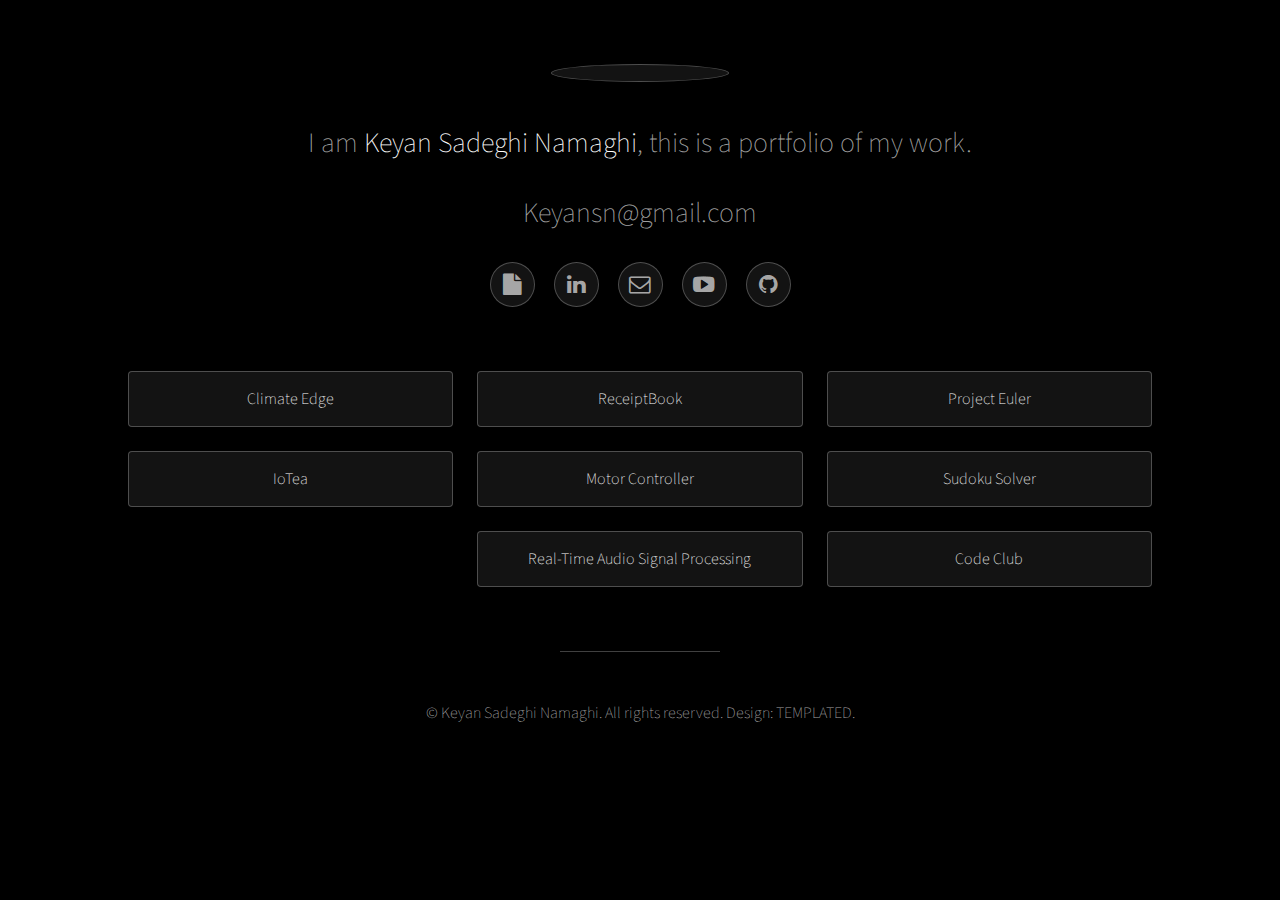
==== index.html @ 1284647d "Add files via upload" ====
<!DOCTYPE HTML>
<!--
	Visualize by TEMPLATED
	templated.co @templatedco
	Released for free under the Creative Commons Attribution 3.0 license (templated.co/license)
-->
<html>
	<head>
		<title>Visualize by TEMPLATED</title>
		<meta charset="utf-8" />
		<meta name="viewport" content="width=device-width, initial-scale=1" />
		<link rel="stylesheet" href="assets/css/main.css" />
	</head>
	<body>

		<!-- Wrapper -->
			<div id="wrapper">

				<!-- Header -->
					<header id="header">
						<a href="index.html"><span class="avatar"><img src="images/avatar.jpg" alt=""/></span></a>
						<h1>I am <strong>Keyan Sadeghi Namaghi</strong>, this is a portfolio of my work.</h1>
						<h1>Keyansn@gmail.com</h1>
						<ul class="icons">

							<li><a href="CV.pdf" class="icon style2 fa-file"><span class="label">CV</span></a></li>
							<li><a href="https://www.linkedin.com/in/keyan-sadeghi-namaghi-675705124/" class="icon style2 fa-linkedin"><span class="label">500px</span></a></li>
							<li><a href="mailto:keyansn@gmail.com" class="icon style2 fa-envelope-o"><span class="label">Email</span></a></li>
							<li><a href="https://www.youtube.com/channel/UCLkWDaFRedB4vWW6OsqdLeg" class="icon style2 fa-youtube-play"><span class="label">YT</span></a></li>
							<li><a href="https://github.com/Keyansn" class="icon style2 fa-github"><span class="label">YT</span></a></li>

						</ul>
					</header>

				<!-- Main -->
					<section id="main">

						<!-- Thumbnails -->
							<section class="thumbnails">
								<div>
									<a href="index01.html">
										<img src="images/thumbs/01.jpg" alt="" />
										<h3>Climate Edge</h3>
									</a>
									<a href="index02.html">
										<img src="images/thumbs/02.jpg" alt="" />
										<h3>IoTea</h3>
									</a>
								</div>
								<div>
									<a href="index03.html">
										<img src="images/thumbs/03.jpg" alt="" />
										<h3>ReceiptBook</h3>
									</a>
									<a href="project-detail-page4.html">
										<img src="images/thumbs/04.jpg" alt="" />
										<h3>Motor Controller</h3>
									</a>
									<a href="index05.html">
										<img src="images/thumbs/05.jpg" alt="" />
										<h3>Real-Time Audio Signal Processing</h3>
									</a>
								</div>
								<div>
									<a href="index08.html">
										<img src="images/thumbs/08.jpg" alt="" />
										<h3>Project Euler</h3>
									</a>
									<a href="project-detail-page6.html">
										<img src="images/thumbs/06.jpg" alt="" />
										<h3>Sudoku Solver</h3>
									</a>
									<a href="project-detail-page7.html">
										<img src="images/thumbs/07.jpg" alt="" />
										<h3>Code Club</h3>
									</a>

								</div>
							</section>

					</section>

				<!-- Footer -->
					<footer id="footer">
						<p>&copy; Keyan Sadeghi Namaghi. All rights reserved. Design: <a href="http://templated.co">TEMPLATED</a>.</p>
					</footer>

			</div>

		<!-- Scripts -->
			<script src="assets/js/jquery.min.js"></script>
			<script src="assets/js/jquery.poptrox.min.js"></script>
			<script src="assets/js/skel.min.js"></script>
			<script src="assets/js/main.js"></script>

	</body>
</html>
---- assets/css/main.css ----
@charset "UTF-8";
@import url(font-awesome.min.css);
@import url("http://fonts.googleapis.com/css?family=Source+Sans+Pro:200");

/*
	Visualize by TEMPLATED
	templated.co @templatedco
	Released for free under the Creative Commons Attribution 3.0 license (templated.co/license)
*/

/* Reset */

	html, body, div, span, applet, object, iframe, h1, h2, h3, h4, h5, h6, p, blockquote, pre, a, abbr, acronym, address, big, cite, code, del, dfn, em, img, ins, kbd, q, s, samp, small, strike, strong, sub, sup, tt, var, b, u, i, center, dl, dt, dd, ol, ul, li, fieldset, form, label, legend, table, caption, tbody, tfoot, thead, tr, th, td, article, aside, canvas, details, embed, figure, figcaption, footer, header, hgroup, menu, nav, output, ruby, section, summary, time, mark, audio, video {
		margin: 0;
		padding: 0;
		border: 0;
		font-size: 100%;
		font: inherit;
		vertical-align: baseline;
		text-decoration: none;
	}

	article, aside, details, figcaption, figure, footer, header, hgroup, menu, nav, section {
		display: block;
	}

	body {
		line-height: 1;
		text-decoration: none;
	}

	ol, ul {
		list-style: none;
	}

	blockquote, q {
		quotes: none;
	}

	blockquote:before, blockquote:after, q:before, q:after {
		content: '';
		content: none;
	}

	table {
		border-collapse: collapse;
		border-spacing: 0;
	}

	body {
		-webkit-text-size-adjust: none;
		text-decoration: none;
	}

/* Box Model */

	*, *:before, *:after {
		-moz-box-sizing: border-box;
		-webkit-box-sizing: border-box;
		box-sizing: border-box;
		text-decoration: none;
	}

	a {
	   text-decoration:none;
	}

/* Grid */

	.row {
		border-bottom: solid 1px transparent;
		-moz-box-sizing: border-box;
		-webkit-box-sizing: border-box;
		box-sizing: border-box;
	}

	.row > * {
		float: left;
		-moz-box-sizing: border-box;
		-webkit-box-sizing: border-box;
		box-sizing: border-box;
	}

	.row:after, .row:before {
		content: '';
		display: block;
		clear: both;
		height: 0;
	}

	.row.uniform > * > :first-child {
		margin-top: 0;
	}

	.row.uniform > * > :last-child {
		margin-bottom: 0;
	}

	.row.\30 \25 > * {
		padding: 0 0 0 0em;
	}

	.row.\30 \25 {
		margin: 0 0 -1px 0em;
	}

	.row.uniform.\30 \25 > * {
		padding: 0em 0 0 0em;
	}

	.row.uniform.\30 \25 {
		margin: 0em 0 -1px 0em;
	}

	.row > * {
		padding: 0 0 0 2em;
	}

	.row {
		margin: 0 0 -1px -2em;
	}

	.row.uniform > * {
		padding: 2em 0 0 2em;
	}

	.row.uniform {
		margin: -2em 0 -1px -2em;
	}

	.row.\32 00\25 > * {
		padding: 0 0 0 4em;
	}

	.row.\32 00\25 {
		margin: 0 0 -1px -4em;
	}

	.row.uniform.\32 00\25 > * {
		padding: 4em 0 0 4em;
	}

	.row.uniform.\32 00\25 {
		margin: -4em 0 -1px -4em;
	}

	.row.\31 50\25 > * {
		padding: 0 0 0 3em;
	}

	.row.\31 50\25 {
		margin: 0 0 -1px -3em;
	}

	.row.uniform.\31 50\25 > * {
		padding: 3em 0 0 3em;
	}

	.row.uniform.\31 50\25 {
		margin: -3em 0 -1px -3em;
	}

	.row.\35 0\25 > * {
		padding: 0 0 0 1em;
	}

	.row.\35 0\25 {
		margin: 0 0 -1px -1em;
	}

	.row.uniform.\35 0\25 > * {
		padding: 1em 0 0 1em;
	}

	.row.uniform.\35 0\25 {
		margin: -1em 0 -1px -1em;
	}

	.row.\32 5\25 > * {
		padding: 0 0 0 0.5em;
	}

	.row.\32 5\25 {
		margin: 0 0 -1px -0.5em;
	}

	.row.uniform.\32 5\25 > * {
		padding: 0.5em 0 0 0.5em;
	}

	.row.uniform.\32 5\25 {
		margin: -0.5em 0 -1px -0.5em;
	}

	.\31 2u, .\31 2u\24 {
		width: 100%;
		clear: none;
		margin-left: 0;
	}

	.\31 1u, .\31 1u\24 {
		width: 91.6666666667%;
		clear: none;
		margin-left: 0;
	}

	.\31 0u, .\31 0u\24 {
		width: 83.3333333333%;
		clear: none;
		margin-left: 0;
	}

	.\39 u, .\39 u\24 {
		width: 75%;
		clear: none;
		margin-left: 0;
	}

	.\38 u, .\38 u\24 {
		width: 66.6666666667%;
		clear: none;
		margin-left: 0;
	}

	.\37 u, .\37 u\24 {
		width: 58.3333333333%;
		clear: none;
		margin-left: 0;
	}

	.\36 u, .\36 u\24 {
		width: 50%;
		clear: none;
		margin-left: 0;
	}

	.\35 u, .\35 u\24 {
		width: 41.6666666667%;
		clear: none;
		margin-left: 0;
	}

	.\34 u, .\34 u\24 {
		width: 33.3333333333%;
		clear: none;
		margin-left: 0;
	}

	.\33 u, .\33 u\24 {
		width: 25%;
		clear: none;
		margin-left: 0;
	}

	.\32 u, .\32 u\24 {
		width: 16.6666666667%;
		clear: none;
		margin-left: 0;
	}

	.\31 u, .\31 u\24 {
		width: 8.3333333333%;
		clear: none;
		margin-left: 0;
	}

	.\31 2u\24 + *,
	.\31 1u\24 + *,
	.\31 0u\24 + *,
	.\39 u\24 + *,
	.\38 u\24 + *,
	.\37 u\24 + *,
	.\36 u\24 + *,
	.\35 u\24 + *,
	.\34 u\24 + *,
	.\33 u\24 + *,
	.\32 u\24 + *,
	.\31 u\24 + * {
		clear: left;
	}

	.\-11u {
		margin-left: 91.66667%;
	}

	.\-10u {
		margin-left: 83.33333%;
	}

	.\-9u {
		margin-left: 75%;
	}

	.\-8u {
		margin-left: 66.66667%;
	}

	.\-7u {
		margin-left: 58.33333%;
	}

	.\-6u {
		margin-left: 50%;
	}

	.\-5u {
		margin-left: 41.66667%;
	}

	.\-4u {
		margin-left: 33.33333%;
	}

	.\-3u {
		margin-left: 25%;
	}

	.\-2u {
		margin-left: 16.66667%;
	}

	.\-1u {
		margin-left: 8.33333%;
	}

	@media screen and (max-width: 1680px) {

		.row > * {
			padding: 0 0 0 2em;
		}

		.row {
			margin: 0 0 -1px -2em;
		}

		.row.uniform > * {
			padding: 2em 0 0 2em;
		}

		.row.uniform {
			margin: -2em 0 -1px -2em;
		}

		.row.\32 00\25 > * {
			padding: 0 0 0 4em;
		}

		.row.\32 00\25 {
			margin: 0 0 -1px -4em;
		}

		.row.uniform.\32 00\25 > * {
			padding: 4em 0 0 4em;
		}

		.row.uniform.\32 00\25 {
			margin: -4em 0 -1px -4em;
		}

		.row.\31 50\25 > * {
			padding: 0 0 0 3em;
		}

		.row.\31 50\25 {
			margin: 0 0 -1px -3em;
		}

		.row.uniform.\31 50\25 > * {
			padding: 3em 0 0 3em;
		}

		.row.uniform.\31 50\25 {
			margin: -3em 0 -1px -3em;
		}

		.row.\35 0\25 > * {
			padding: 0 0 0 1em;
		}

		.row.\35 0\25 {
			margin: 0 0 -1px -1em;
		}

		.row.uniform.\35 0\25 > * {
			padding: 1em 0 0 1em;
		}

		.row.uniform.\35 0\25 {
			margin: -1em 0 -1px -1em;
		}

		.row.\32 5\25 > * {
			padding: 0 0 0 0.5em;
		}

		.row.\32 5\25 {
			margin: 0 0 -1px -0.5em;
		}

		.row.uniform.\32 5\25 > * {
			padding: 0.5em 0 0 0.5em;
		}

		.row.uniform.\32 5\25 {
			margin: -0.5em 0 -1px -0.5em;
		}

		.\31 2u\28xlarge\29, .\31 2u\24\28xlarge\29 {
			width: 100%;
			clear: none;
			margin-left: 0;
		}

		.\31 1u\28xlarge\29, .\31 1u\24\28xlarge\29 {
			width: 91.6666666667%;
			clear: none;
			margin-left: 0;
		}

		.\31 0u\28xlarge\29, .\31 0u\24\28xlarge\29 {
			width: 83.3333333333%;
			clear: none;
			margin-left: 0;
		}

		.\39 u\28xlarge\29, .\39 u\24\28xlarge\29 {
			width: 75%;
			clear: none;
			margin-left: 0;
		}

		.\38 u\28xlarge\29, .\38 u\24\28xlarge\29 {
			width: 66.6666666667%;
			clear: none;
			margin-left: 0;
		}

		.\37 u\28xlarge\29, .\37 u\24\28xlarge\29 {
			width: 58.3333333333%;
			clear: none;
			margin-left: 0;
		}

		.\36 u\28xlarge\29, .\36 u\24\28xlarge\29 {
			width: 50%;
			clear: none;
			margin-left: 0;
		}

		.\35 u\28xlarge\29, .\35 u\24\28xlarge\29 {
			width: 41.6666666667%;
			clear: none;
			margin-left: 0;
		}

		.\34 u\28xlarge\29, .\34 u\24\28xlarge\29 {
			width: 33.3333333333%;
			clear: none;
			margin-left: 0;
		}

		.\33 u\28xlarge\29, .\33 u\24\28xlarge\29 {
			width: 25%;
			clear: none;
			margin-left: 0;
		}

		.\32 u\28xlarge\29, .\32 u\24\28xlarge\29 {
			width: 16.6666666667%;
			clear: none;
			margin-left: 0;
		}

		.\31 u\28xlarge\29, .\31 u\24\28xlarge\29 {
			width: 8.3333333333%;
			clear: none;
			margin-left: 0;
		}

		.\31 2u\24\28xlarge\29 + *,
		.\31 1u\24\28xlarge\29 + *,
		.\31 0u\24\28xlarge\29 + *,
		.\39 u\24\28xlarge\29 + *,
		.\38 u\24\28xlarge\29 + *,
		.\37 u\24\28xlarge\29 + *,
		.\36 u\24\28xlarge\29 + *,
		.\35 u\24\28xlarge\29 + *,
		.\34 u\24\28xlarge\29 + *,
		.\33 u\24\28xlarge\29 + *,
		.\32 u\24\28xlarge\29 + *,
		.\31 u\24\28xlarge\29 + * {
			clear: left;
		}

		.\-11u\28xlarge\29 {
			margin-left: 91.66667%;
		}

		.\-10u\28xlarge\29 {
			margin-left: 83.33333%;
		}

		.\-9u\28xlarge\29 {
			margin-left: 75%;
		}

		.\-8u\28xlarge\29 {
			margin-left: 66.66667%;
		}

		.\-7u\28xlarge\29 {
			margin-left: 58.33333%;
		}

		.\-6u\28xlarge\29 {
			margin-left: 50%;
		}

		.\-5u\28xlarge\29 {
			margin-left: 41.66667%;
		}

		.\-4u\28xlarge\29 {
			margin-left: 33.33333%;
		}

		.\-3u\28xlarge\29 {
			margin-left: 25%;
		}

		.\-2u\28xlarge\29 {
			margin-left: 16.66667%;
		}

		.\-1u\28xlarge\29 {
			margin-left: 8.33333%;
		}

	}

	@media screen and (max-width: 1280px) {

		.row > * {
			padding: 0 0 0 2em;
		}

		.row {
			margin: 0 0 -1px -2em;
		}

		.row.uniform > * {
			padding: 2em 0 0 2em;
		}

		.row.uniform {
			margin: -2em 0 -1px -2em;
		}

		.row.\32 00\25 > * {
			padding: 0 0 0 4em;
		}

		.row.\32 00\25 {
			margin: 0 0 -1px -4em;
		}

		.row.uniform.\32 00\25 > * {
			padding: 4em 0 0 4em;
		}

		.row.uniform.\32 00\25 {
			margin: -4em 0 -1px -4em;
		}

		.row.\31 50\25 > * {
			padding: 0 0 0 3em;
		}

		.row.\31 50\25 {
			margin: 0 0 -1px -3em;
		}

		.row.uniform.\31 50\25 > * {
			padding: 3em 0 0 3em;
		}

		.row.uniform.\31 50\25 {
			margin: -3em 0 -1px -3em;
		}

		.row.\35 0\25 > * {
			padding: 0 0 0 1em;
		}

		.row.\35 0\25 {
			margin: 0 0 -1px -1em;
		}

		.row.uniform.\35 0\25 > * {
			padding: 1em 0 0 1em;
		}

		.row.uniform.\35 0\25 {
			margin: -1em 0 -1px -1em;
		}

		.row.\32 5\25 > * {
			padding: 0 0 0 0.5em;
		}

		.row.\32 5\25 {
			margin: 0 0 -1px -0.5em;
		}

		.row.uniform.\32 5\25 > * {
			padding: 0.5em 0 0 0.5em;
		}

		.row.uniform.\32 5\25 {
			margin: -0.5em 0 -1px -0.5em;
		}

		.\31 2u\28large\29, .\31 2u\24\28large\29 {
			width: 100%;
			clear: none;
			margin-left: 0;
		}

		.\31 1u\28large\29, .\31 1u\24\28large\29 {
			width: 91.6666666667%;
			clear: none;
			margin-left: 0;
		}

		.\31 0u\28large\29, .\31 0u\24\28large\29 {
			width: 83.3333333333%;
			clear: none;
			margin-left: 0;
		}

		.\39 u\28large\29, .\39 u\24\28large\29 {
			width: 75%;
			clear: none;
			margin-left: 0;
		}

		.\38 u\28large\29, .\38 u\24\28large\29 {
			width: 66.6666666667%;
			clear: none;
			margin-left: 0;
		}

		.\37 u\28large\29, .\37 u\24\28large\29 {
			width: 58.3333333333%;
			clear: none;
			margin-left: 0;
		}

		.\36 u\28large\29, .\36 u\24\28large\29 {
			width: 50%;
			clear: none;
			margin-left: 0;
		}

		.\35 u\28large\29, .\35 u\24\28large\29 {
			width: 41.6666666667%;
			clear: none;
			margin-left: 0;
		}

		.\34 u\28large\29, .\34 u\24\28large\29 {
			width: 33.3333333333%;
			clear: none;
			margin-left: 0;
		}

		.\33 u\28large\29, .\33 u\24\28large\29 {
			width: 25%;
			clear: none;
			margin-left: 0;
		}

		.\32 u\28large\29, .\32 u\24\28large\29 {
			width: 16.6666666667%;
			clear: none;
			margin-left: 0;
		}

		.\31 u\28large\29, .\31 u\24\28large\29 {
			width: 8.3333333333%;
			clear: none;
			margin-left: 0;
		}

		.\31 2u\24\28large\29 + *,
		.\31 1u\24\28large\29 + *,
		.\31 0u\24\28large\29 + *,
		.\39 u\24\28large\29 + *,
		.\38 u\24\28large\29 + *,
		.\37 u\24\28large\29 + *,
		.\36 u\24\28large\29 + *,
		.\35 u\24\28large\29 + *,
		.\34 u\24\28large\29 + *,
		.\33 u\24\28large\29 + *,
		.\32 u\24\28large\29 + *,
		.\31 u\24\28large\29 + * {
			clear: left;
		}

		.\-11u\28large\29 {
			margin-left: 91.66667%;
		}

		.\-10u\28large\29 {
			margin-left: 83.33333%;
		}

		.\-9u\28large\29 {
			margin-left: 75%;
		}

		.\-8u\28large\29 {
			margin-left: 66.66667%;
		}

		.\-7u\28large\29 {
			margin-left: 58.33333%;
		}

		.\-6u\28large\29 {
			margin-left: 50%;
		}

		.\-5u\28large\29 {
			margin-left: 41.66667%;
		}

		.\-4u\28large\29 {
			margin-left: 33.33333%;
		}

		.\-3u\28large\29 {
			margin-left: 25%;
		}

		.\-2u\28large\29 {
			margin-left: 16.66667%;
		}

		.\-1u\28large\29 {
			margin-left: 8.33333%;
		}

	}

	@media screen and (max-width: 980px) {

		.row > * {
			padding: 0 0 0 2em;
		}

		.row {
			margin: 0 0 -1px -2em;
		}

		.row.uniform > * {
			padding: 2em 0 0 2em;
		}

		.row.uniform {
			margin: -2em 0 -1px -2em;
		}

		.row.\32 00\25 > * {
			padding: 0 0 0 4em;
		}

		.row.\32 00\25 {
			margin: 0 0 -1px -4em;
		}

		.row.uniform.\32 00\25 > * {
			padding: 4em 0 0 4em;
		}

		.row.uniform.\32 00\25 {
			margin: -4em 0 -1px -4em;
		}

		.row.\31 50\25 > * {
			padding: 0 0 0 3em;
		}

		.row.\31 50\25 {
			margin: 0 0 -1px -3em;
		}

		.row.uniform.\31 50\25 > * {
			padding: 3em 0 0 3em;
		}

		.row.uniform.\31 50\25 {
			margin: -3em 0 -1px -3em;
		}

		.row.\35 0\25 > * {
			padding: 0 0 0 1em;
		}

		.row.\35 0\25 {
			margin: 0 0 -1px -1em;
		}

		.row.uniform.\35 0\25 > * {
			padding: 1em 0 0 1em;
		}

		.row.uniform.\35 0\25 {
			margin: -1em 0 -1px -1em;
		}

		.row.\32 5\25 > * {
			padding: 0 0 0 0.5em;
		}

		.row.\32 5\25 {
			margin: 0 0 -1px -0.5em;
		}

		.row.uniform.\32 5\25 > * {
			padding: 0.5em 0 0 0.5em;
		}

		.row.uniform.\32 5\25 {
			margin: -0.5em 0 -1px -0.5em;
		}

		.\31 2u\28medium\29, .\31 2u\24\28medium\29 {
			width: 100%;
			clear: none;
			margin-left: 0;
		}

		.\31 1u\28medium\29, .\31 1u\24\28medium\29 {
			width: 91.6666666667%;
			clear: none;
			margin-left: 0;
		}

		.\31 0u\28medium\29, .\31 0u\24\28medium\29 {
			width: 83.3333333333%;
			clear: none;
			margin-left: 0;
		}

		.\39 u\28medium\29, .\39 u\24\28medium\29 {
			width: 75%;
			clear: none;
			margin-left: 0;
		}

		.\38 u\28medium\29, .\38 u\24\28medium\29 {
			width: 66.6666666667%;
			clear: none;
			margin-left: 0;
		}

		.\37 u\28medium\29, .\37 u\24\28medium\29 {
			width: 58.3333333333%;
			clear: none;
			margin-left: 0;
		}

		.\36 u\28medium\29, .\36 u\24\28medium\29 {
			width: 50%;
			clear: none;
			margin-left: 0;
		}

		.\35 u\28medium\29, .\35 u\24\28medium\29 {
			width: 41.6666666667%;
			clear: none;
			margin-left: 0;
		}

		.\34 u\28medium\29, .\34 u\24\28medium\29 {
			width: 33.3333333333%;
			clear: none;
			margin-left: 0;
		}

		.\33 u\28medium\29, .\33 u\24\28medium\29 {
			width: 25%;
			clear: none;
			margin-left: 0;
		}

		.\32 u\28medium\29, .\32 u\24\28medium\29 {
			width: 16.6666666667%;
			clear: none;
			margin-left: 0;
		}

		.\31 u\28medium\29, .\31 u\24\28medium\29 {
			width: 8.3333333333%;
			clear: none;
			margin-left: 0;
		}

		.\31 2u\24\28medium\29 + *,
		.\31 1u\24\28medium\29 + *,
		.\31 0u\24\28medium\29 + *,
		.\39 u\24\28medium\29 + *,
		.\38 u\24\28medium\29 + *,
		.\37 u\24\28medium\29 + *,
		.\36 u\24\28medium\29 + *,
		.\35 u\24\28medium\29 + *,
		.\34 u\24\28medium\29 + *,
		.\33 u\24\28medium\29 + *,
		.\32 u\24\28medium\29 + *,
		.\31 u\24\28medium\29 + * {
			clear: left;
		}

		.\-11u\28medium\29 {
			margin-left: 91.66667%;
		}

		.\-10u\28medium\29 {
			margin-left: 83.33333%;
		}

		.\-9u\28medium\29 {
			margin-left: 75%;
		}

		.\-8u\28medium\29 {
			margin-left: 66.66667%;
		}

		.\-7u\28medium\29 {
			margin-left: 58.33333%;
		}

		.\-6u\28medium\29 {
			margin-left: 50%;
		}

		.\-5u\28medium\29 {
			margin-left: 41.66667%;
		}

		.\-4u\28medium\29 {
			margin-left: 33.33333%;
		}

		.\-3u\28medium\29 {
			margin-left: 25%;
		}

		.\-2u\28medium\29 {
			margin-left: 16.66667%;
		}

		.\-1u\28medium\29 {
			margin-left: 8.33333%;
		}

	}

	@media screen and (max-width: 736px) {

		.row > * {
			padding: 0 0 0 2em;
		}

		.row {
			margin: 0 0 -1px -2em;
		}

		.row.uniform > * {
			padding: 2em 0 0 2em;
		}

		.row.uniform {
			margin: -2em 0 -1px -2em;
		}

		.row.\32 00\25 > * {
			padding: 0 0 0 4em;
		}

		.row.\32 00\25 {
			margin: 0 0 -1px -4em;
		}

		.row.uniform.\32 00\25 > * {
			padding: 4em 0 0 4em;
		}

		.row.uniform.\32 00\25 {
			margin: -4em 0 -1px -4em;
		}

		.row.\31 50\25 > * {
			padding: 0 0 0 3em;
		}

		.row.\31 50\25 {
			margin: 0 0 -1px -3em;
		}

		.row.uniform.\31 50\25 > * {
			padding: 3em 0 0 3em;
		}

		.row.uniform.\31 50\25 {
			margin: -3em 0 -1px -3em;
		}

		.row.\35 0\25 > * {
			padding: 0 0 0 1em;
		}

		.row.\35 0\25 {
			margin: 0 0 -1px -1em;
		}

		.row.uniform.\35 0\25 > * {
			padding: 1em 0 0 1em;
		}

		.row.uniform.\35 0\25 {
			margin: -1em 0 -1px -1em;
		}

		.row.\32 5\25 > * {
			padding: 0 0 0 0.5em;
		}

		.row.\32 5\25 {
			margin: 0 0 -1px -0.5em;
		}

		.row.uniform.\32 5\25 > * {
			padding: 0.5em 0 0 0.5em;
		}

		.row.uniform.\32 5\25 {
			margin: -0.5em 0 -1px -0.5em;
		}

		.\31 2u\28small\29, .\31 2u\24\28small\29 {
			width: 100%;
			clear: none;
			margin-left: 0;
		}

		.\31 1u\28small\29, .\31 1u\24\28small\29 {
			width: 91.6666666667%;
			clear: none;
			margin-left: 0;
		}

		.\31 0u\28small\29, .\31 0u\24\28small\29 {
			width: 83.3333333333%;
			clear: none;
			margin-left: 0;
		}

		.\39 u\28small\29, .\39 u\24\28small\29 {
			width: 75%;
			clear: none;
			margin-left: 0;
		}

		.\38 u\28small\29, .\38 u\24\28small\29 {
			width: 66.6666666667%;
			clear: none;
			margin-left: 0;
		}

		.\37 u\28small\29, .\37 u\24\28small\29 {
			width: 58.3333333333%;
			clear: none;
			margin-left: 0;
		}

		.\36 u\28small\29, .\36 u\24\28small\29 {
			width: 50%;
			clear: none;
			margin-left: 0;
		}

		.\35 u\28small\29, .\35 u\24\28small\29 {
			width: 41.6666666667%;
			clear: none;
			margin-left: 0;
		}

		.\34 u\28small\29, .\34 u\24\28small\29 {
			width: 33.3333333333%;
			clear: none;
			margin-left: 0;
		}

		.\33 u\28small\29, .\33 u\24\28small\29 {
			width: 25%;
			clear: none;
			margin-left: 0;
		}

		.\32 u\28small\29, .\32 u\24\28small\29 {
			width: 16.6666666667%;
			clear: none;
			margin-left: 0;
		}

		.\31 u\28small\29, .\31 u\24\28small\29 {
			width: 8.3333333333%;
			clear: none;
			margin-left: 0;
		}

		.\31 2u\24\28small\29 + *,
		.\31 1u\24\28small\29 + *,
		.\31 0u\24\28small\29 + *,
		.\39 u\24\28small\29 + *,
		.\38 u\24\28small\29 + *,
		.\37 u\24\28small\29 + *,
		.\36 u\24\28small\29 + *,
		.\35 u\24\28small\29 + *,
		.\34 u\24\28small\29 + *,
		.\33 u\24\28small\29 + *,
		.\32 u\24\28small\29 + *,
		.\31 u\24\28small\29 + * {
			clear: left;
		}

		.\-11u\28small\29 {
			margin-left: 91.66667%;
		}

		.\-10u\28small\29 {
			margin-left: 83.33333%;
		}

		.\-9u\28small\29 {
			margin-left: 75%;
		}

		.\-8u\28small\29 {
			margin-left: 66.66667%;
		}

		.\-7u\28small\29 {
			margin-left: 58.33333%;
		}

		.\-6u\28small\29 {
			margin-left: 50%;
		}

		.\-5u\28small\29 {
			margin-left: 41.66667%;
		}

		.\-4u\28small\29 {
			margin-left: 33.33333%;
		}

		.\-3u\28small\29 {
			margin-left: 25%;
		}

		.\-2u\28small\29 {
			margin-left: 16.66667%;
		}

		.\-1u\28small\29 {
			margin-left: 8.33333%;
		}

	}

	@media screen and (max-width: 480px) {

		.row > * {
			padding: 0 0 0 2em;
		}

		.row {
			margin: 0 0 -1px -2em;
		}

		.row.uniform > * {
			padding: 2em 0 0 2em;
		}

		.row.uniform {
			margin: -2em 0 -1px -2em;
		}

		.row.\32 00\25 > * {
			padding: 0 0 0 4em;
		}

		.row.\32 00\25 {
			margin: 0 0 -1px -4em;
		}

		.row.uniform.\32 00\25 > * {
			padding: 4em 0 0 4em;
		}

		.row.uniform.\32 00\25 {
			margin: -4em 0 -1px -4em;
		}

		.row.\31 50\25 > * {
			padding: 0 0 0 3em;
		}

		.row.\31 50\25 {
			margin: 0 0 -1px -3em;
		}

		.row.uniform.\31 50\25 > * {
			padding: 3em 0 0 3em;
		}

		.row.uniform.\31 50\25 {
			margin: -3em 0 -1px -3em;
		}

		.row.\35 0\25 > * {
			padding: 0 0 0 1em;
		}

		.row.\35 0\25 {
			margin: 0 0 -1px -1em;
		}

		.row.uniform.\35 0\25 > * {
			padding: 1em 0 0 1em;
		}

		.row.uniform.\35 0\25 {
			margin: -1em 0 -1px -1em;
		}

		.row.\32 5\25 > * {
			padding: 0 0 0 0.5em;
		}

		.row.\32 5\25 {
			margin: 0 0 -1px -0.5em;
		}

		.row.uniform.\32 5\25 > * {
			padding: 0.5em 0 0 0.5em;
		}

		.row.uniform.\32 5\25 {
			margin: -0.5em 0 -1px -0.5em;
		}

		.\31 2u\28xsmall\29, .\31 2u\24\28xsmall\29 {
			width: 100%;
			clear: none;
			margin-left: 0;
		}

		.\31 1u\28xsmall\29, .\31 1u\24\28xsmall\29 {
			width: 91.6666666667%;
			clear: none;
			margin-left: 0;
		}

		.\31 0u\28xsmall\29, .\31 0u\24\28xsmall\29 {
			width: 83.3333333333%;
			clear: none;
			margin-left: 0;
		}

		.\39 u\28xsmall\29, .\39 u\24\28xsmall\29 {
			width: 75%;
			clear: none;
			margin-left: 0;
		}

		.\38 u\28xsmall\29, .\38 u\24\28xsmall\29 {
			width: 66.6666666667%;
			clear: none;
			margin-left: 0;
		}

		.\37 u\28xsmall\29, .\37 u\24\28xsmall\29 {
			width: 58.3333333333%;
			clear: none;
			margin-left: 0;
		}

		.\36 u\28xsmall\29, .\36 u\24\28xsmall\29 {
			width: 50%;
			clear: none;
			margin-left: 0;
		}

		.\35 u\28xsmall\29, .\35 u\24\28xsmall\29 {
			width: 41.6666666667%;
			clear: none;
			margin-left: 0;
		}

		.\34 u\28xsmall\29, .\34 u\24\28xsmall\29 {
			width: 33.3333333333%;
			clear: none;
			margin-left: 0;
		}

		.\33 u\28xsmall\29, .\33 u\24\28xsmall\29 {
			width: 25%;
			clear: none;
			margin-left: 0;
		}

		.\32 u\28xsmall\29, .\32 u\24\28xsmall\29 {
			width: 16.6666666667%;
			clear: none;
			margin-left: 0;
		}

		.\31 u\28xsmall\29, .\31 u\24\28xsmall\29 {
			width: 8.3333333333%;
			clear: none;
			margin-left: 0;
		}

		.\31 2u\24\28xsmall\29 + *,
		.\31 1u\24\28xsmall\29 + *,
		.\31 0u\24\28xsmall\29 + *,
		.\39 u\24\28xsmall\29 + *,
		.\38 u\24\28xsmall\29 + *,
		.\37 u\24\28xsmall\29 + *,
		.\36 u\24\28xsmall\29 + *,
		.\35 u\24\28xsmall\29 + *,
		.\34 u\24\28xsmall\29 + *,
		.\33 u\24\28xsmall\29 + *,
		.\32 u\24\28xsmall\29 + *,
		.\31 u\24\28xsmall\29 + * {
			clear: left;
		}

		.\-11u\28xsmall\29 {
			margin-left: 91.66667%;
		}

		.\-10u\28xsmall\29 {
			margin-left: 83.33333%;
		}

		.\-9u\28xsmall\29 {
			margin-left: 75%;
		}

		.\-8u\28xsmall\29 {
			margin-left: 66.66667%;
		}

		.\-7u\28xsmall\29 {
			margin-left: 58.33333%;
		}

		.\-6u\28xsmall\29 {
			margin-left: 50%;
		}

		.\-5u\28xsmall\29 {
			margin-left: 41.66667%;
		}

		.\-4u\28xsmall\29 {
			margin-left: 33.33333%;
		}

		.\-3u\28xsmall\29 {
			margin-left: 25%;
		}

		.\-2u\28xsmall\29 {
			margin-left: 16.66667%;
		}

		.\-1u\28xsmall\29 {
			margin-left: 8.33333%;
		}

	}

/* Basic */

	@-ms-viewport {
		width: device-width;
	}

	body {
		-ms-overflow-style: scrollbar;
	}

	@media screen and (max-width: 480px) {

		html, body {
			min-width: 320px;
		}

	}

	body {
		background-color: #000;
		background-image: url("../../images/bg.jpg");
		background-size: cover;
		background-position: top center;
	}

		body.is-loading *, body.is-loading *:before, body.is-loading *:after {
			-moz-animation: none !important;
			-webkit-animation: none !important;
			-ms-animation: none !important;
			animation: none !important;
			-moz-transition: none !important;
			-webkit-transition: none !important;
			-ms-transition: none !important;
			transition: none !important;
		}

/* Type */

	body, input, select, textarea {
		color: rgba(255, 255, 255, 0.65);
		font-family: "Source Sans Pro", Helvetica, sans-serif;
		font-size: 13pt;
		font-weight: 200;
		line-height: 1.65;
	}

		@media screen and (max-width: 1280px) {

			body, input, select, textarea {
				font-size: 12pt;
			}

		}

	a {
		color: inherit;
		text-decoration: none;
		border-bottom: dotted 1px rgba(255, 255, 255, 0.35);
		-moz-transition: border-bottom-color 0.2s ease-in-out, color 0.2s ease-in-out;
		-webkit-transition: border-bottom-color 0.2s ease-in-out, color 0.2s ease-in-out;
		-ms-transition: border-bottom-color 0.2s ease-in-out, color 0.2s ease-in-out;
		transition: border-bottom-color 0.2s ease-in-out, color 0.2s ease-in-out;
		border-bottom-color: transparent;
	}

		a:hover {
			color: #ffffff;
			border-bottom-color: transparent;
		}

	strong, b {
		color: #ffffff;
		font-weight: 200;
	}

	em, i {
		font-style: italic;
	}

	p {
		margin: 0 0 2em 0;
	}

	h1, h2, h3, h4, h5, h6 {
		color: #ffffff;
		font-weight: 200;
		line-height: 1.5;
		margin: 0 0 1em 0;
	}

		h1 a, h2 a, h3 a, h4 a, h5 a, h6 a {
			color: inherit;
			text-decoration: none;
		}

		@media screen and (max-width: 980px) {

			h1 br, h2 br, h3 br, h4 br, h5 br, h6 br {
				display: none;
			}

		}

	h1 {
		font-size: 1.75em;
	}

		@media screen and (max-width: 980px) {

			h1 {
				font-size: 1.5em;
			}

		}

		@media screen and (max-width: 736px) {

			h1 {
				font-size: 1.25em;
			}

		}

	h2 {
		font-size: 1.35em;
	}

		@media screen and (max-width: 736px) {

			h2 {
				font-size: 1em;
			}

		}

	h3 {
		font-size: 1em;
	}

	h4 {
		font-size: 1em;
	}

	h5 {
		font-size: 0.9em;
	}

	h6 {
		font-size: 0.7em;
	}

	sub {
		font-size: 0.8em;
		position: relative;
		top: 0.5em;
	}

	sup {
		font-size: 0.8em;
		position: relative;
		top: -0.5em;
	}

	blockquote {
		border-left: solid 4px rgba(255, 255, 255, 0.25);
		font-style: italic;
		margin: 0 0 2em 0;
		padding: 0.5em 0 0.5em 2em;
	}

	code {
		background: rgba(255, 255, 255, 0.075);
		border-radius: 4px;
		border: solid 1px rgba(255, 255, 255, 0.25);
		font-family: "Courier New", monospace;
		font-size: 0.9em;
		margin: 0 0.25em;
		padding: 0.25em 0.65em;
	}

	pre {
		-webkit-overflow-scrolling: touch;
		font-family: "Courier New", monospace;
		font-size: 0.9em;
		margin: 0 0 2em 0;
	}

		pre code {
			display: block;
			line-height: 1.75;
			padding: 1em 1.5em;
			overflow-x: auto;
		}

	hr {
		border: 0;
		border-bottom: solid 1px rgba(255, 255, 255, 0.25);
		margin: 2em 0;
	}

		hr.major {
			margin: 3em 0;
		}

	.align-left {
		text-align: left;
	}

	.align-center {
		text-align: center;
	}

	.align-right {
		text-align: right;
	}

/* Section/Article */

	section.special, article.special {
		text-align: center;
	}

	header p {
		color: rgba(255, 255, 255, 0.35);
		position: relative;
		margin: 0 0 1.5em 0;
	}

	header h2 + p {
		font-size: 1.25em;
		margin-top: -1em;
	}

	header h3 + p {
		font-size: 1.1em;
		margin-top: -0.8em;
	}

	header h4 + p,
	header h5 + p,
	header h6 + p {
		font-size: 0.9em;
		margin-top: -0.6em;
	}

/* Form */

	form {
		margin: 0 0 2em 0;
	}

	label {
		color: #ffffff;
		display: block;
		font-size: 0.9em;
		font-weight: 200;
		margin: 0 0 1em 0;
	}

	input[type="text"],
	input[type="password"],
	input[type="email"],
	input[type="tel"],
	select,
	textarea {
		-moz-appearance: none;
		-webkit-appearance: none;
		-ms-appearance: none;
		appearance: none;
		background: rgba(255, 255, 255, 0.075);
		border-radius: 4px;
		border: none;
		border: solid 1px rgba(255, 255, 255, 0.25);
		color: inherit;
		display: block;
		outline: 0;
		padding: 0 1em;
		text-decoration: none;
		width: 100%;
	}

		input[type="text"]:invalid,
		input[type="password"]:invalid,
		input[type="email"]:invalid,
		input[type="tel"]:invalid,
		select:invalid,
		textarea:invalid {
			box-shadow: none;
		}

		input[type="text"]:focus,
		input[type="password"]:focus,
		input[type="email"]:focus,
		input[type="tel"]:focus,
		select:focus,
		textarea:focus {
			border-color: #FF6382;
			box-shadow: 0 0 0 1px #FF6382;
		}

	.select-wrapper {
		text-decoration: none;
		display: block;
		position: relative;
	}

		.select-wrapper:before {
			content: "";
			-moz-osx-font-smoothing: grayscale;
			-webkit-font-smoothing: antialiased;
			font-family: FontAwesome;
			font-style: normal;
			font-weight: normal;
			text-transform: none !important;
		}

		.select-wrapper:before {
			color: rgba(255, 255, 255, 0.25);
			display: block;
			height: 2.75em;
			line-height: 2.75em;
			pointer-events: none;
			position: absolute;
			right: 0;
			text-align: center;
			top: 0;
			width: 2.75em;
		}

		.select-wrapper select::-ms-expand {
			display: none;
		}

	input[type="text"],
	input[type="password"],
	input[type="email"],
	select {
		height: 2.75em;
	}

	textarea {
		padding: 0.75em 1em;
	}

	input[type="checkbox"],
	input[type="radio"] {
		-moz-appearance: none;
		-webkit-appearance: none;
		-ms-appearance: none;
		appearance: none;
		display: block;
		float: left;
		margin-right: -2em;
		opacity: 0;
		width: 1em;
		z-index: -1;
	}

		input[type="checkbox"] + label,
		input[type="radio"] + label {
			text-decoration: none;
			color: rgba(255, 255, 255, 0.65);
			cursor: pointer;
			display: inline-block;
			font-size: 1em;
			font-weight: 200;
			padding-left: 2.4em;
			padding-right: 0.75em;
			position: relative;
		}

			input[type="checkbox"] + label:before,
			input[type="radio"] + label:before {
				-moz-osx-font-smoothing: grayscale;
				-webkit-font-smoothing: antialiased;
				font-family: FontAwesome;
				font-style: normal;
				font-weight: normal;
				text-transform: none !important;
			}

			input[type="checkbox"] + label:before,
			input[type="radio"] + label:before {
				background: rgba(255, 255, 255, 0.075);
				border-radius: 4px;
				border: solid 1px rgba(255, 255, 255, 0.25);
				content: '';
				display: inline-block;
				height: 1.65em;
				left: 0;
				line-height: 1.58125em;
				position: absolute;
				text-align: center;
				top: 0;
				width: 1.65em;
			}

		input[type="checkbox"]:checked + label:before,
		input[type="radio"]:checked + label:before {
			background: #FF6382;
			border-color: #FF6382;
			color: #ffffff;
			content: '\f00c';
		}

		input[type="checkbox"]:focus + label:before,
		input[type="radio"]:focus + label:before {
			border-color: #FF6382;
			box-shadow: 0 0 0 1px #FF6382;
		}

	input[type="checkbox"] + label:before {
		border-radius: 4px;
	}

	input[type="radio"] + label:before {
		border-radius: 100%;
	}

	::-webkit-input-placeholder {
		color: rgba(255, 255, 255, 0.35) !important;
		opacity: 1.0;
	}

	:-moz-placeholder {
		color: rgba(255, 255, 255, 0.35) !important;
		opacity: 1.0;
	}

	::-moz-placeholder {
		color: rgba(255, 255, 255, 0.35) !important;
		opacity: 1.0;
	}

	:-ms-input-placeholder {
		color: rgba(255, 255, 255, 0.35) !important;
		opacity: 1.0;
	}

	.formerize-placeholder {
		color: rgba(255, 255, 255, 0.35) !important;
		opacity: 1.0;
	}

/* Box */

	.box {
		border-radius: 4px;
		border: solid 1px rgba(255, 255, 255, 0.25);
		margin-bottom: 2em;
		padding: 1.5em;
	}

		.box > :last-child,
		.box > :last-child > :last-child,
		.box > :last-child > :last-child > :last-child {
			margin-bottom: 0;
		}

		.box.alt {
			border: 0;
			border-radius: 0;
			padding: 0;
		}

/* Icon */

	.icon {
		text-decoration: none;
		border-bottom: none;
		position: relative;
	}

		.icon:before {
			-moz-osx-font-smoothing: grayscale;
			-webkit-font-smoothing: antialiased;
			font-family: FontAwesome;
			font-style: normal;
			font-weight: normal;
			text-transform: none !important;
		}

		.icon > .label {
			display: none;
		}

		.icon.style2 {
			-moz-transition: all 0.2s ease;
			-webkit-transition: all 0.2s ease;
			-ms-transition: all 0.2s ease;
			transition: all 0.2s ease;
			border-radius: 100%;
			display: inline-block;
			padding: 0.5em;
			border: solid 1px rgba(255, 255, 255, 0.25);
			background-color: rgba(255, 255, 255, 0.075);
		}

			.icon.style2:before {
				display: block;
				width: 1.25em;
				height: 1.25em;
				line-height: 1.25em;
				font-size: 1.35em;
			}

			.icon.style2:hover {
				background-color: rgba(255, 255, 255, 0.25);
			}

			@media screen and (max-width: 736px) {

				.icon.style2:before {
					font-size: 1em;
				}

			}

/* Image */

	.image {
		border-radius: 4px;
		border: 0;
		display: inline-block;
		position: relative;
	}

		.image img {
			border-radius: 4px;
			display: block;
		}

		.image.left, .image.right {
			max-width: 40%;
		}

			.image.left img, .image.right img {
				width: 100%;
			}

		.image.left {
			float: left;
			padding: 0 1.5em 1em 0;
			top: 0.25em;
		}

		.image.right {
			float: right;
			padding: 0 0 1em 1.5em;
			top: 0.25em;
		}

		.image.fit {
			display: block;
			margin: 0 0 2em 0;
			width: 100%;
		}

			.image.fit img {
				width: 100%;
			}

		.image.main {
			display: block;
			margin: 0 0 3em 0;
			width: 100%;
		}

			.image.main img {
				width: 100%;
			}

/* List */

	ol {
		list-style: decimal;
		margin: 0 0 2em 0;
		padding-left: 1.25em;
	}

		ol li {
			padding-left: 0.25em;
		}

	ul {
		list-style: disc;
		margin: 0 0 2em 0;
		padding-left: 1em;
	}

		ul li {
			padding-left: 0.5em;
		}

		ul.alt {
			list-style: none;
			padding-left: 0;
		}

			ul.alt li {
				border-top: solid 1px rgba(255, 255, 255, 0.25);
				padding: 0.5em 0;
			}

				ul.alt li:first-child {
					border-top: 0;
					padding-top: 0;
				}

		ul.icons {
			cursor: default;
			list-style: none;
			padding-left: 0;
		}

			ul.icons li {
				display: inline-block;
				padding: 0 1em 0 0;
			}

				ul.icons li:last-child {
					padding-right: 0;
				}

		ul.actions {
			cursor: default;
			list-style: none;
			padding-left: 0;
		}

			ul.actions li {
				display: inline-block;
				padding: 0 1em 0 0;
				vertical-align: middle;
			}

				ul.actions li:last-child {
					padding-right: 0;
				}

			ul.actions.small li {
				padding: 0 0.5em 0 0;
			}

			ul.actions.vertical li {
				display: block;
				padding: 1em 0 0 0;
			}

				ul.actions.vertical li:first-child {
					padding-top: 0;
				}

				ul.actions.vertical li > * {
					margin-bottom: 0;
				}

			ul.actions.vertical.small li {
				padding: 0.5em 0 0 0;
			}

				ul.actions.vertical.small li:first-child {
					padding-top: 0;
				}

			ul.actions.fit {
				display: table;
				margin-left: -1em;
				padding: 0;
				table-layout: fixed;
				width: calc(100% + 1em);
			}

				ul.actions.fit li {
					display: table-cell;
					padding: 0 0 0 1em;
				}

					ul.actions.fit li > * {
						margin-bottom: 0;
					}

				ul.actions.fit.small {
					margin-left: -0.5em;
					width: calc(100% + 0.5em);
				}

					ul.actions.fit.small li {
						padding: 0 0 0 0.5em;
					}

			@media screen and (max-width: 480px) {

				ul.actions {
					margin: 0 0 2em 0;
				}

					ul.actions li {
						padding: 1em 0 0 0;
						display: block;
						text-align: center;
						width: 100%;
					}

						ul.actions li:first-child {
							padding-top: 0;
						}

						ul.actions li > * {
							width: 100%;
							margin: 0 !important;
						}

							ul.actions li > *.icon:before {
								margin-left: -2em;
							}

					ul.actions.small li {
						padding: 0.5em 0 0 0;
					}

						ul.actions.small li:first-child {
							padding-top: 0;
						}

			}

	dl {
		margin: 0 0 2em 0;
	}

		dl dt {
			display: block;
			font-weight: 200;
			margin: 0 0 1em 0;
		}

		dl dd {
			margin-left: 2em;
		}

/* Table */

	.table-wrapper {
		-webkit-overflow-scrolling: touch;
		overflow-x: auto;
	}

	table {
		margin: 0 0 2em 0;
		width: 100%;
	}

		table tbody tr {
			border: solid 1px rgba(255, 255, 255, 0.25);
			border-left: 0;
			border-right: 0;
		}

			table tbody tr:nth-child(2n + 1) {
				background-color: rgba(255, 255, 255, 0.075);
			}

		table td {
			padding: 0.75em 0.75em;
		}

		table th {
			color: #ffffff;
			font-size: 0.9em;
			font-weight: 200;
			padding: 0 0.75em 0.75em 0.75em;
			text-align: left;
		}

		table thead {
			border-bottom: solid 2px rgba(255, 255, 255, 0.25);
		}

		table tfoot {
			border-top: solid 2px rgba(255, 255, 255, 0.25);
		}

		table.alt {
			border-collapse: separate;
		}

			table.alt tbody tr td {
				border: solid 1px rgba(255, 255, 255, 0.25);
				border-left-width: 0;
				border-top-width: 0;
			}

				table.alt tbody tr td:first-child {
					border-left-width: 1px;
				}

			table.alt tbody tr:first-child td {
				border-top-width: 1px;
			}

			table.alt thead {
				border-bottom: 0;
			}

			table.alt tfoot {
				border-top: 0;
			}

/* Button */

	input[type="submit"],
	input[type="reset"],
	input[type="button"],
	button,
	.button {
		-moz-appearance: none;
		-webkit-appearance: none;
		-ms-appearance: none;
		appearance: none;
		-moz-transition: background-color 0.2s ease-in-out, color 0.2s ease-in-out;
		-webkit-transition: background-color 0.2s ease-in-out, color 0.2s ease-in-out;
		-ms-transition: background-color 0.2s ease-in-out, color 0.2s ease-in-out;
		transition: background-color 0.2s ease-in-out, color 0.2s ease-in-out;
		background-color: #FF6382;
		border-radius: 4px;
		border: 0;
		color: !important;
		cursor: pointer;
		display: inline-block;
		font-weight: 200;
		height: 2.85em;
		line-height: 2.95em;
		padding: 0 1.5em;
		text-align: center;
		text-decoration: none;
		white-space: nowrap;
	}

		input[type="submit"]:hover,
		input[type="reset"]:hover,
		input[type="button"]:hover,
		button:hover,
		.button:hover {
			background-color: #ff7c96;
		}

		input[type="submit"]:active,
		input[type="reset"]:active,
		input[type="button"]:active,
		button:active,
		.button:active {
			background-color: #ff496e;
		}

		input[type="submit"].icon,
		input[type="reset"].icon,
		input[type="button"].icon,
		button.icon,
		.button.icon {
			padding-left: 1.35em;
		}

			input[type="submit"].icon:before,
			input[type="reset"].icon:before,
			input[type="button"].icon:before,
			button.icon:before,
			.button.icon:before {
				margin-right: 0.5em;
			}

		input[type="submit"].fit,
		input[type="reset"].fit,
		input[type="button"].fit,
		button.fit,
		.button.fit {
			display: block;
			margin: 0 0 1em 0;
			width: 100%;
		}

		input[type="submit"].small,
		input[type="reset"].small,
		input[type="button"].small,
		button.small,
		.button.small {
			font-size: 0.8em;
		}

		input[type="submit"].big,
		input[type="reset"].big,
		input[type="button"].big,
		button.big,
		.button.big {
			font-size: 1.35em;
		}

		input[type="submit"].alt,
		input[type="reset"].alt,
		input[type="button"].alt,
		button.alt,
		.button.alt {
			background-color: transparent;
			box-shadow: inset 0 0 0 2px rgba(255, 255, 255, 0.25);
			color: #ffffff !important;
		}

			input[type="submit"].alt:hover,
			input[type="reset"].alt:hover,
			input[type="button"].alt:hover,
			button.alt:hover,
			.button.alt:hover {
				background-color: rgba(255, 255, 255, 0.075);
			}

			input[type="submit"].alt:active,
			input[type="reset"].alt:active,
			input[type="button"].alt:active,
			button.alt:active,
			.button.alt:active {
				background-color: rgba(255, 0, 0, 0.2);
			}

			input[type="submit"].alt.icon:before,
			input[type="reset"].alt.icon:before,
			input[type="button"].alt.icon:before,
			button.alt.icon:before,
			.button.alt.icon:before {
				color: rgba(255, 255, 255, 0.35);
			}

		input[type="submit"].special,
		input[type="reset"].special,
		input[type="button"].special,
		button.special,
		.button.special {
			background-color: #FF6382;
			color: !important;
		}

			input[type="submit"].special:hover,
			input[type="reset"].special:hover,
			input[type="button"].special:hover,
			button.special:hover,
			.button.special:hover {
				background-color: #ff7c96;
			}

			input[type="submit"].special:active,
			input[type="reset"].special:active,
			input[type="button"].special:active,
			button.special:active,
			.button.special:active {
				background-color: #ff496e;
			}

		input[type="submit"].disabled, input[type="submit"]:disabled,
		input[type="reset"].disabled,
		input[type="reset"]:disabled,
		input[type="button"].disabled,
		input[type="button"]:disabled,
		button.disabled,
		button:disabled,
		.button.disabled,
		.button:disabled {
			background-color: rgba(255, 255, 255, 0.65) !important;
			box-shadow: inset 0 -0.15em 0 0 rgba(0, 0, 0, 0.15);
			color: #000 !important;
			cursor: default;
			opacity: 0.25;
		}

		@media screen and (max-width: 480px) {

			input[type="submit"],
			input[type="reset"],
			input[type="button"],
			button,
			.button {
				padding: 0;
			}

		}

/* Thumbnails */

	.thumbnails {
		display: -moz-flex;
		display: -webkit-flex;
		display: -ms-flex;
		display: flex;
		-moz-flex-direction: row;
		-webkit-flex-direction: row;
		-ms-flex-direction: row;
		flex-direction: row;
		position: relative;
		margin: 0 0 2em -2em;
	}

		.thumbnails a {
			-moz-transition: all 0.2s ease;
			-webkit-transition: all 0.2s ease;
			-ms-transition: all 0.2s ease;
			transition: all 0.2s ease;
			border-bottom: none;
			display: block;
			width: 100%;
			margin: 0 0 2em 0;
			text-align: center;
			border-radius: 4px;
			box-shadow: inset 0 0 0 1px rgba(255, 255, 255, 0.25);
			background-color: rgba(255, 255, 255, 0.075);
			cursor: pointer;
			outline: 0;
			overflow: hidden;
		}

			.thumbnails a img {
				display: block;
				width: 100%;
				border-top-left-radius: 4px;
				border-top-right-radius: 4px;
			}

			.thumbnails a h3 {
				margin: 1em;
			}

			.thumbnails a:hover {
				background-color: rgba(255, 255, 255, 0.25);
				box-shadow: inset 0 0 0 1px rgba(255, 255, 255, 0.25), 0 0 0.5em 0 #FF6382;
			}

		.thumbnails > div {
			display: -moz-flex;
			display: -webkit-flex;
			display: -ms-flex;
			display: flex;
			-moz-flex-direction: column;
			-webkit-flex-direction: column;
			-ms-flex-direction: column;
			flex-direction: column;
			width: calc(100% / 3);
			padding-left: 2em;
			text-decoration: none;
		}

			.thumbnails > div > :last-child {
				margin-bottom: 0;
			}

		@media screen and (max-width: 1280px) {

			.thumbnails {
				margin: 0 0 2em -1.5em;
			}

				.thumbnails a {
					margin: 0 0 1.5em 0;
				}

				.thumbnails > div {
					padding-left: 1.5em;
				}

		}

		@media screen and (max-width: 980px) {

			.thumbnails h3 {
				font-size: 0.8em;
			}

		}

		@media screen and (max-width: 480px) {

			.thumbnails {
				display: block;
			}

				.thumbnails a {
					margin: 0 0 2em 0 !important;
				}

				.thumbnails > div {
					display: block;
					width: 100%;
				}

					.thumbnails > div:last-child > :last-child {
						margin-bottom: 0 !important;
					}

				.thumbnails h3 {
					font-size: 1em;
				}

		}

/* Poptrox */

	.poptrox-popup {
		-moz-box-sizing: content-box;
		-webkit-box-sizing: content-box;
		-ms-box-sizing: content-box;
		box-sizing: content-box;
		background: rgba(255, 255, 255, 0.25);
		box-shadow: 0 0.5em 3em 0 rgba(0, 0, 0, 0.25);
		border-radius: 4px;
		overflow: hidden;
	}

		.poptrox-popup .closer {
			-moz-transition: opacity 0.2s ease-in-out;
			-webkit-transition: opacity 0.2s ease-in-out;
			-ms-transition: opacity 0.2s ease-in-out;
			transition: opacity 0.2s ease-in-out;
			text-decoration: none;
			position: absolute;
			top: 1em;
			right: 1em;
			z-index: 2;
			-webkit-tap-highlight-color: rgba(255, 255, 255, 0);
			white-space: nowrap;
			text-indent: 2.5em;
			overflow: hidden;
			width: 2.5em;
			height: 2.5em;
			display: block;
		}

			.poptrox-popup .closer:before {
				content: "";
				-moz-osx-font-smoothing: grayscale;
				-webkit-font-smoothing: antialiased;
				font-family: FontAwesome;
				font-style: normal;
				font-weight: normal;
				text-transform: none !important;
			}

			.poptrox-popup .closer:before {
				display: block;
				position: relative;
				text-indent: 0;
				border-radius: 100%;
				box-shadow: inset 0 0 0 1px #ffffff;
				color: #ffffff !important;
				width: 2.5em;
				height: 2.5em;
				line-height: 2.5em;
			}

		.poptrox-popup:hover .closer {
			opacity: 0.5;
		}

			.poptrox-popup:hover .closer:hover {
				opacity: 1.0;
			}

/* Wrapper */

	#wrapper {
		max-width: 68em;
		width: 100%;
		margin: 0 auto;
		padding: 0 2em;
		opacity: 1;
		filter: none;
		-moz-transition: opacity 1s ease, -moz-filter 1s ease;
		-webkit-transition: opacity 1s ease, -webkit-filter 1s ease;
		-ms-transition: opacity 1s ease, -ms-filter 1s ease;
		transition: opacity 1s ease, filter 1s ease;
	}

	body.is-loading #wrapper {
		opacity: 0;
		-moz-filter: blur(1px);
		-webkit-filter: blur(1px);
		-ms-filter: blur(1px);
		filter: blur(1px);
	}

	body.is-covered #wrapper {
		-moz-filter: blur(3px);
		-webkit-filter: blur(3px);
		-ms-filter: blur(3px);
		filter: blur(3px);
	}

/* Header */

	#header {
		text-align: center;
		padding: 6em 0 4em 0;
	}

		#header h1 {
			color: rgba(255, 255, 255, 0.65);
		}

		#header .avatar {
			border-radius: 100%;
			display: inline-block;
			margin: 0 0 2em 0;
			padding: 0.5em;
			border: solid 1px rgba(255, 255, 255, 0.25);
			background-color: rgba(255, 255, 255, 0.075);
		}

			#header .avatar img {
				border-radius: 100%;
				display: block;
				width: 10em;
			}

		@media screen and (max-width: 1280px) {

			#header {
				padding: 4em 0 2em 0;
			}

		}

/* Footer */

	#footer {
		text-align: center;
		padding: 4em 0 4em 0;
	}

		#footer:before {
			content: '';
			border-top: solid 1px rgba(255, 255, 255, 0.25);
			width: 10em;
			display: block;
			margin: 0 auto 3em auto;
		}

		@media screen and (max-width: 1280px) {

			#footer {
				padding: 2em 0 2em 0;
			}

		}
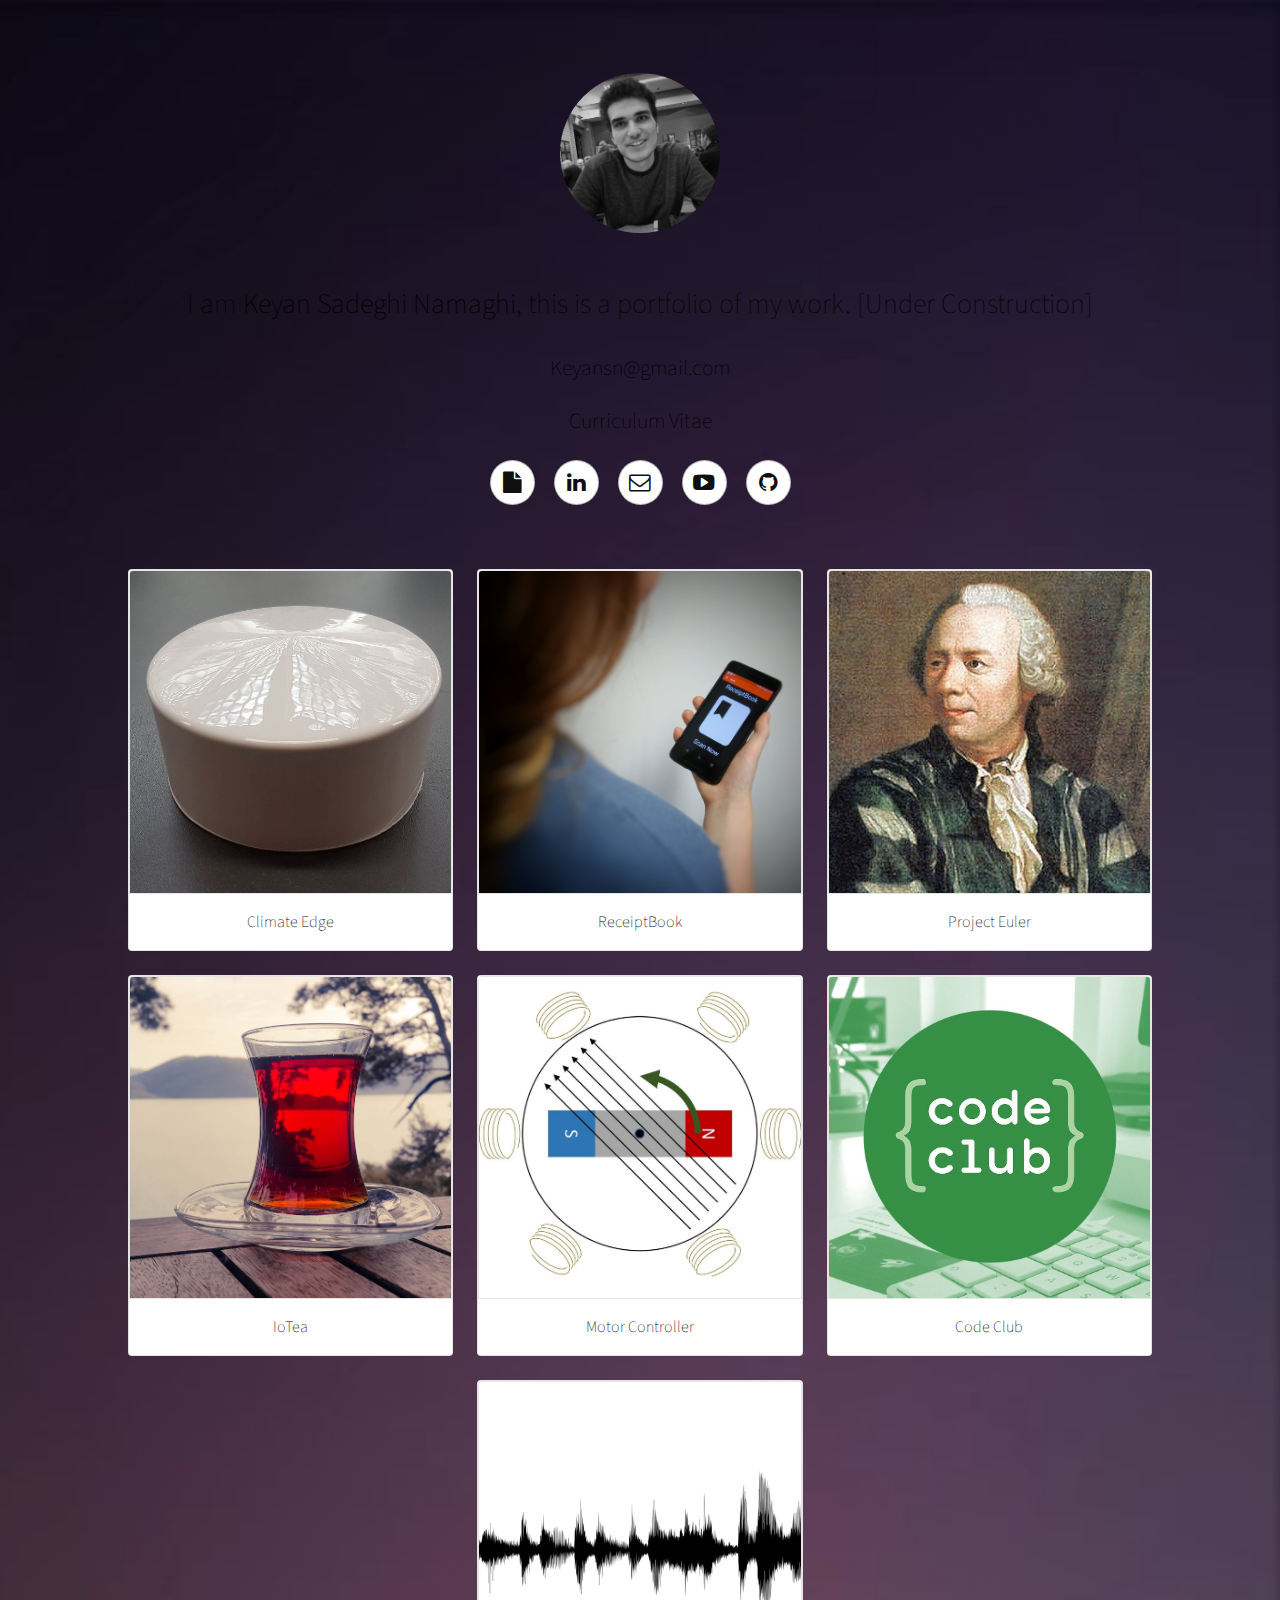
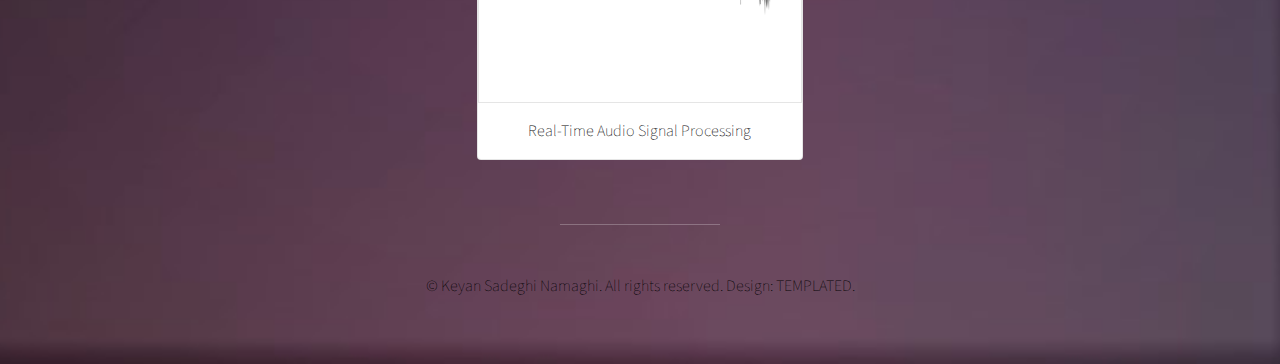
==== commit 5bdc99ce: "Updated Design" ====
--- a/index.html
+++ b/index.html
@@ -6,7 +6,7 @@
 -->
 <html>
 	<head>
-		<title>Visualize by TEMPLATED</title>
+		<title>Keyan Sadeghi Namaghi</title>
 		<meta charset="utf-8" />
 		<meta name="viewport" content="width=device-width, initial-scale=1" />
 		<link rel="stylesheet" href="assets/css/main.css" />
@@ -19,12 +19,13 @@
 				<!-- Header -->
 					<header id="header">
 						<a href="index.html"><span class="avatar"><img src="images/avatar.jpg" alt=""/></span></a>
-						<h1>I am <strong>Keyan Sadeghi Namaghi</strong>, this is a portfolio of my work.</h1>
-						<h1>Keyansn@gmail.com</h1>
+						<h1>I am <strong>Keyan Sadeghi Namaghi</strong>, this is a portfolio of my work. [Under Construction]</h1>
+						<h2>Keyansn@gmail.com</h2>
+						<h2><a href="CV.pdf"> Curriculum Vitae</a></h2>
 						<ul class="icons">
 
 							<li><a href="CV.pdf" class="icon style2 fa-file"><span class="label">CV</span></a></li>
-							<li><a href="https://www.linkedin.com/in/keyan-sadeghi-namaghi-675705124/" class="icon style2 fa-linkedin"><span class="label">500px</span></a></li>
+							<li><a href="https://www.linkedin.com/in/keyan-sadeghi-namaghi-675705124/" class="icon style2 fa-linkedin"><span class="label">l</span></a></li>
 							<li><a href="mailto:keyansn@gmail.com" class="icon style2 fa-envelope-o"><span class="label">Email</span></a></li>
 							<li><a href="https://www.youtube.com/channel/UCLkWDaFRedB4vWW6OsqdLeg" class="icon style2 fa-youtube-play"><span class="label">YT</span></a></li>
 							<li><a href="https://github.com/Keyansn" class="icon style2 fa-github"><span class="label">YT</span></a></li>
@@ -52,7 +53,7 @@
 										<img src="images/thumbs/03.jpg" alt="" />
 										<h3>ReceiptBook</h3>
 									</a>
-									<a href="project-detail-page4.html">
+									<a href="index04.html">
 										<img src="images/thumbs/04.jpg" alt="" />
 										<h3>Motor Controller</h3>
 									</a>
@@ -66,11 +67,8 @@
 										<img src="images/thumbs/08.jpg" alt="" />
 										<h3>Project Euler</h3>
 									</a>
-									<a href="project-detail-page6.html">
-										<img src="images/thumbs/06.jpg" alt="" />
-										<h3>Sudoku Solver</h3>
-									</a>
-									<a href="project-detail-page7.html">
+
+									<a href="index07.html">
 										<img src="images/thumbs/07.jpg" alt="" />
 										<h3>Code Club</h3>
 									</a>
--- a/assets/css/main.css
+++ b/assets/css/main.css
@@ -1417,7 +1417,7 @@
 	}
 
 	body {
-		background-color: #000;
+		background-color: #FFFFFF;
 		background-image: url("../../images/bg.jpg");
 		background-size: cover;
 		background-position: top center;
@@ -1437,7 +1437,7 @@
 /* Type */
 
 	body, input, select, textarea {
-		color: rgba(255, 255, 255, 0.65);
+		color: rgba(0, 0, 0, 0.95);
 		font-family: "Source Sans Pro", Helvetica, sans-serif;
 		font-size: 13pt;
 		font-weight: 200;
@@ -1453,9 +1453,9 @@
 		}
 
 	a {
-		color: inherit;
+		color: rgba(0, 0, 0, 0.95);
 		text-decoration: none;
-		border-bottom: dotted 1px rgba(255, 255, 255, 0.35);
+		border-bottom: dotted 1px rgba(50, 250, 50, 0.35);
 		-moz-transition: border-bottom-color 0.2s ease-in-out, color 0.2s ease-in-out;
 		-webkit-transition: border-bottom-color 0.2s ease-in-out, color 0.2s ease-in-out;
 		-ms-transition: border-bottom-color 0.2s ease-in-out, color 0.2s ease-in-out;
@@ -1464,12 +1464,12 @@
 	}
 
 		a:hover {
-			color: #ffffff;
+			color: #000;
 			border-bottom-color: transparent;
 		}
 
 	strong, b {
-		color: #ffffff;
+		color: #000;
 		font-weight: 200;
 	}
 
@@ -1482,14 +1482,14 @@
 	}
 
 	h1, h2, h3, h4, h5, h6 {
-		color: #ffffff;
+		color: #000000;
 		font-weight: 200;
 		line-height: 1.5;
 		margin: 0 0 1em 0;
 	}
 
 		h1 a, h2 a, h3 a, h4 a, h5 a, h6 a {
-			color: inherit;
+			color: #000;
 			text-decoration: none;
 		}
 
@@ -1621,7 +1621,7 @@
 	}
 
 	header p {
-		color: rgba(255, 255, 255, 0.35);
+		color: rgba(255, 255, 0, 0.35);
 		position: relative;
 		margin: 0 0 1.5em 0;
 	}
@@ -1650,7 +1650,7 @@
 	}
 
 	label {
-		color: #ffffff;
+		color: #000;
 		display: block;
 		font-size: 0.9em;
 		font-weight: 200;
@@ -1892,8 +1892,8 @@
 			border-radius: 100%;
 			display: inline-block;
 			padding: 0.5em;
-			border: solid 1px rgba(255, 255, 255, 0.25);
-			background-color: rgba(255, 255, 255, 0.075);
+			border: solid 1px rgba(0, 0, 0, 0.25);
+			background-color: rgba(255, 255, 255, 1);
 		}
 
 			.icon.style2:before {
@@ -1905,7 +1905,7 @@
 			}
 
 			.icon.style2:hover {
-				background-color: rgba(255, 255, 255, 0.25);
+				background-color: rgba(33,150,243, 0.25);
 			}
 
 			@media screen and (max-width: 736px) {
@@ -2343,7 +2343,7 @@
 			input[type="button"].special:hover,
 			button.special:hover,
 			.button.special:hover {
-				background-color: #ff7c96;
+				background-color: #ff0000;
 			}
 
 			input[type="submit"].special:active,
@@ -2408,8 +2408,9 @@
 			margin: 0 0 2em 0;
 			text-align: center;
 			border-radius: 4px;
-			box-shadow: inset 0 0 0 1px rgba(255, 255, 255, 0.25);
-			background-color: rgba(255, 255, 255, 0.075);
+			box-shadow: inset 0 0 0 1px rgba(255, 255, 255, 0.05);
+			border: solid 1px rgba(0, 0, 0, 0.1);
+			background-color: rgba(255, 255, 255, 1);
 			cursor: pointer;
 			outline: 0;
 			overflow: hidden;
@@ -2417,6 +2418,7 @@
 
 			.thumbnails a img {
 				display: block;
+				border: solid 1px rgba(0, 0, 0, 0.1);
 				width: 100%;
 				border-top-left-radius: 4px;
 				border-top-right-radius: 4px;
@@ -2427,8 +2429,8 @@
 			}
 
 			.thumbnails a:hover {
-				background-color: rgba(255, 255, 255, 0.25);
-				box-shadow: inset 0 0 0 1px rgba(255, 255, 255, 0.25), 0 0 0.5em 0 #FF6382;
+				background-color: rgba(33,150,243, 0.125);
+				box-shadow: inset 0 0 0 1px rgba(255, 255, 255, 0.25), 0 0 0.5em 0 #2196F3;
 			}
 
 		.thumbnails > div {
@@ -2595,10 +2597,11 @@
 	#header {
 		text-align: center;
 		padding: 6em 0 4em 0;
+		background-color: rgba(255, 255, 255, 0);
 	}
 
 		#header h1 {
-			color: rgba(255, 255, 255, 0.65);
+			color: rgba(0, 0, 0, 0.85);
 		}
 
 		#header .avatar {
@@ -2606,8 +2609,8 @@
 			display: inline-block;
 			margin: 0 0 2em 0;
 			padding: 0.5em;
-			border: solid 1px rgba(255, 255, 255, 0.25);
-			background-color: rgba(255, 255, 255, 0.075);
+			border: solid 1px rgba(255, 255, 255, 0);
+			background-color: rgba(255, 255, 255, 0);
 		}
 
 			#header .avatar img {
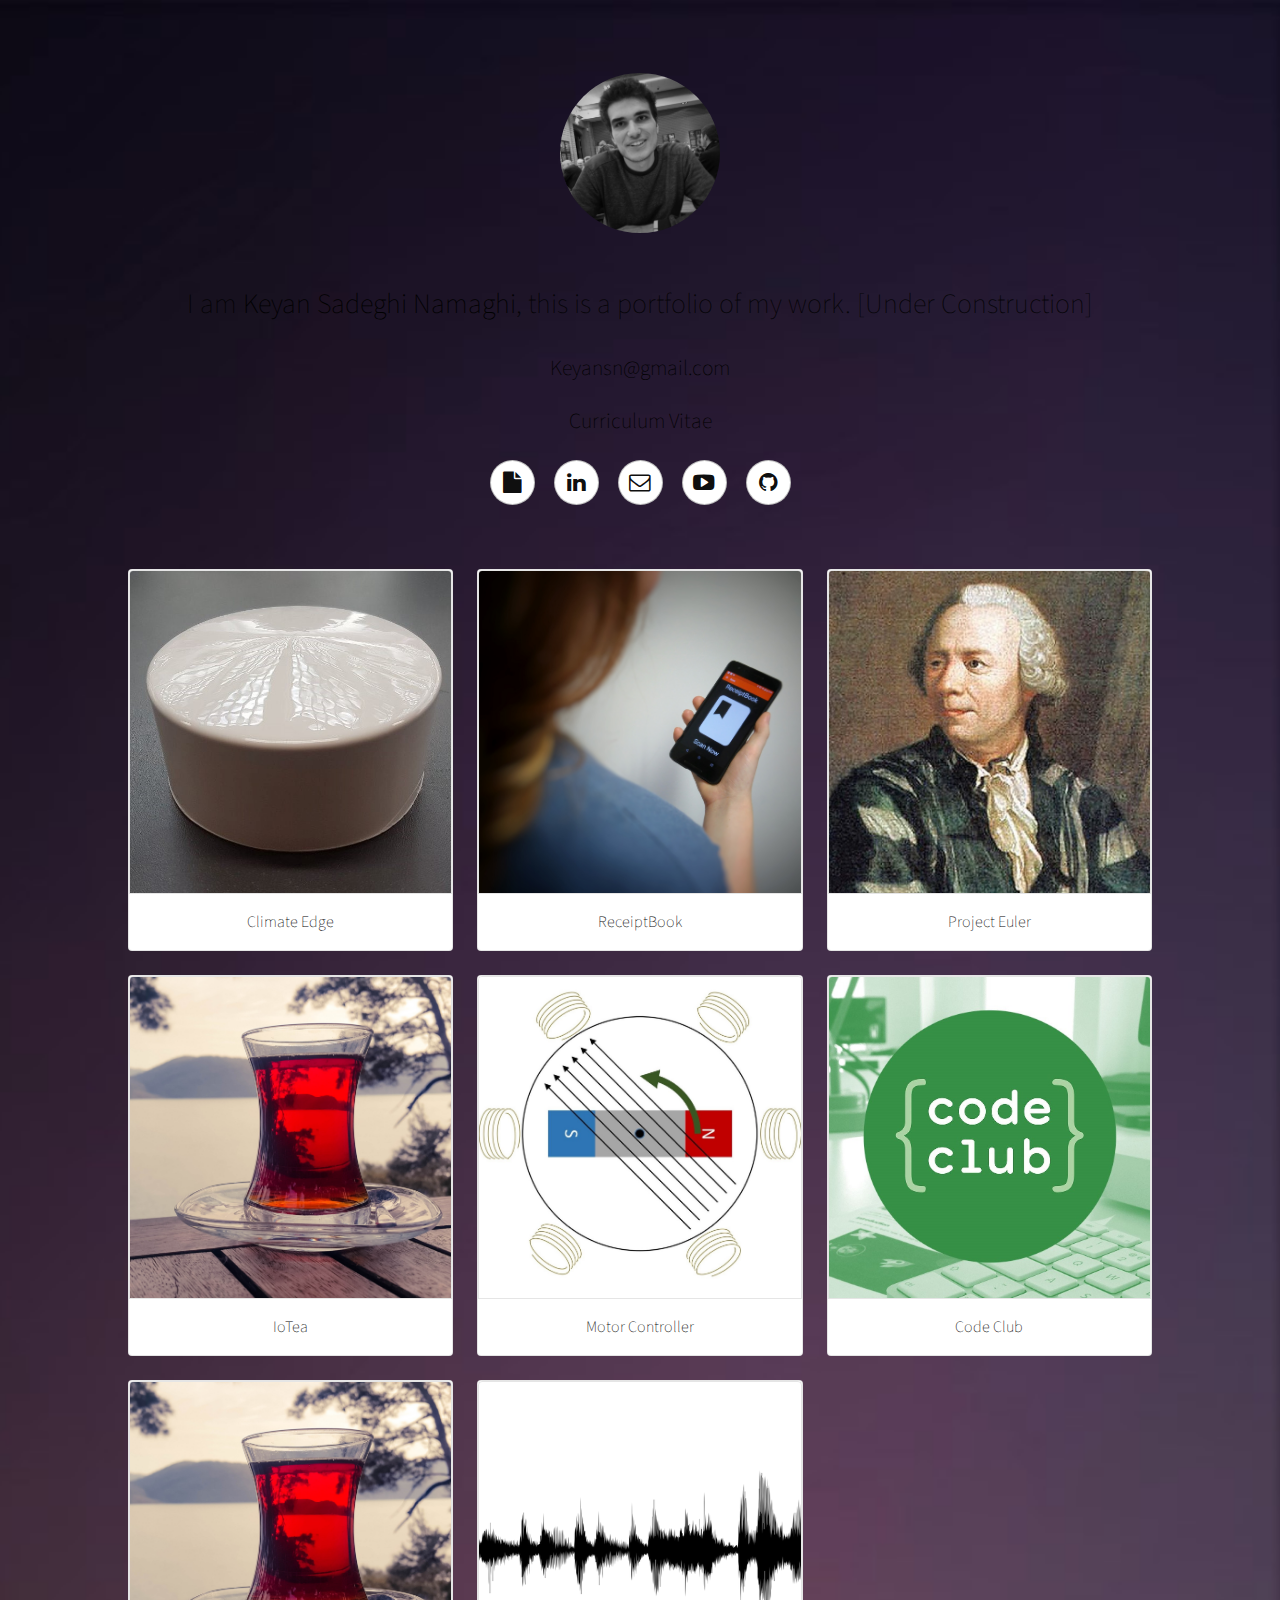
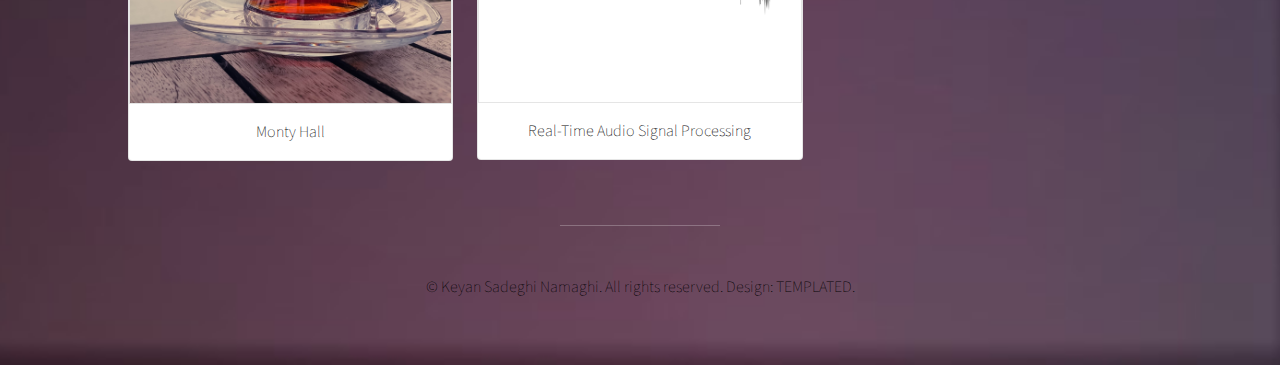
==== commit f5959df5: "Update index.html" ====
--- a/index.html
+++ b/index.html
@@ -47,6 +47,10 @@
 										<img src="images/thumbs/02.jpg" alt="" />
 										<h3>IoTea</h3>
 									</a>
+									<a href="indexMonty.html">
+										<img src="images/thumbs/02.jpg" alt="" />
+										<h3>Monty Hall</h3>
+									</a>
 								</div>
 								<div>
 									<a href="index03.html">
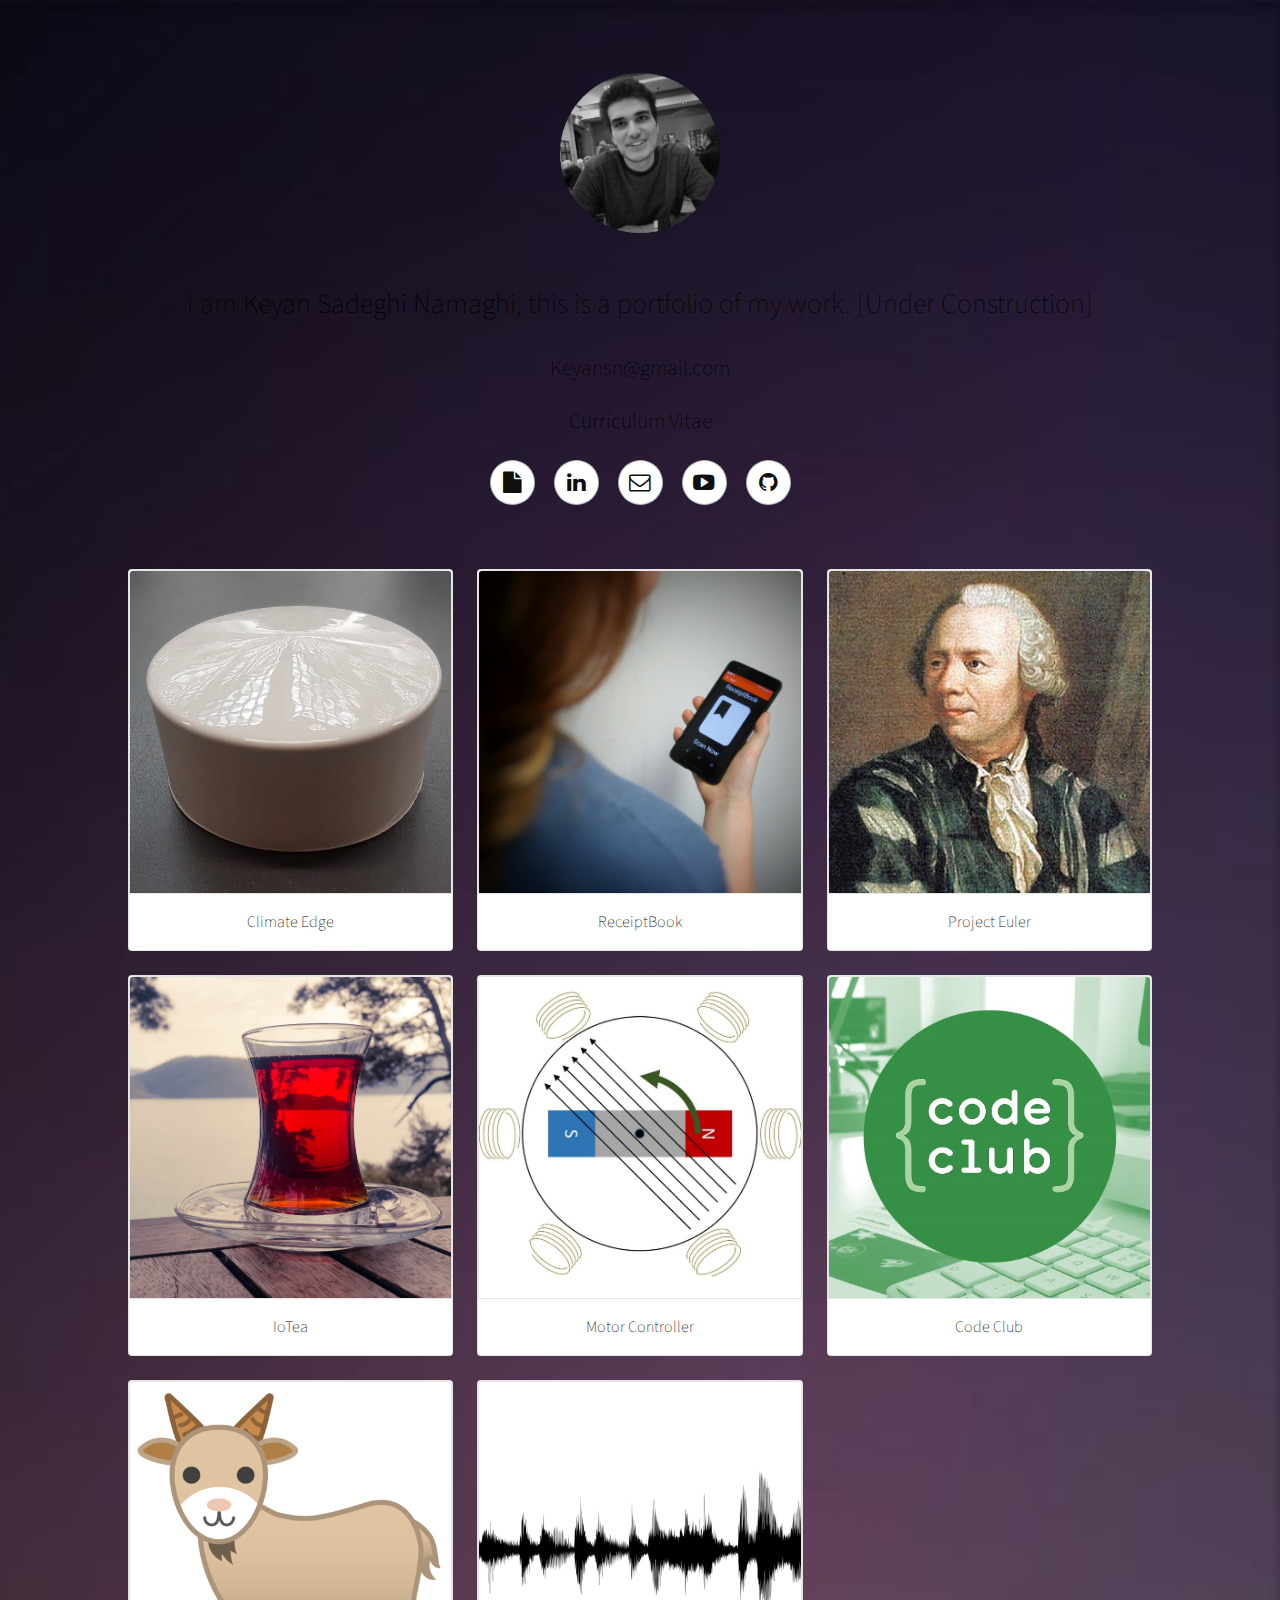
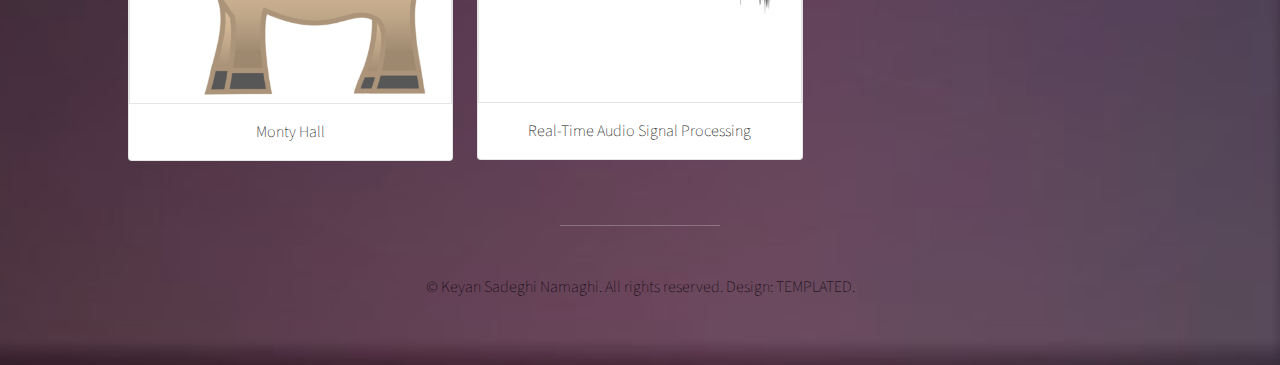
==== commit be621d3d: "Update index.html" ====
--- a/index.html
+++ b/index.html
@@ -48,7 +48,7 @@
 										<h3>IoTea</h3>
 									</a>
 									<a href="indexMonty.html">
-										<img src="images/thumbs/02.jpg" alt="" />
+										<img src="images/thumbs/goat.png" alt="" />
 										<h3>Monty Hall</h3>
 									</a>
 								</div>
